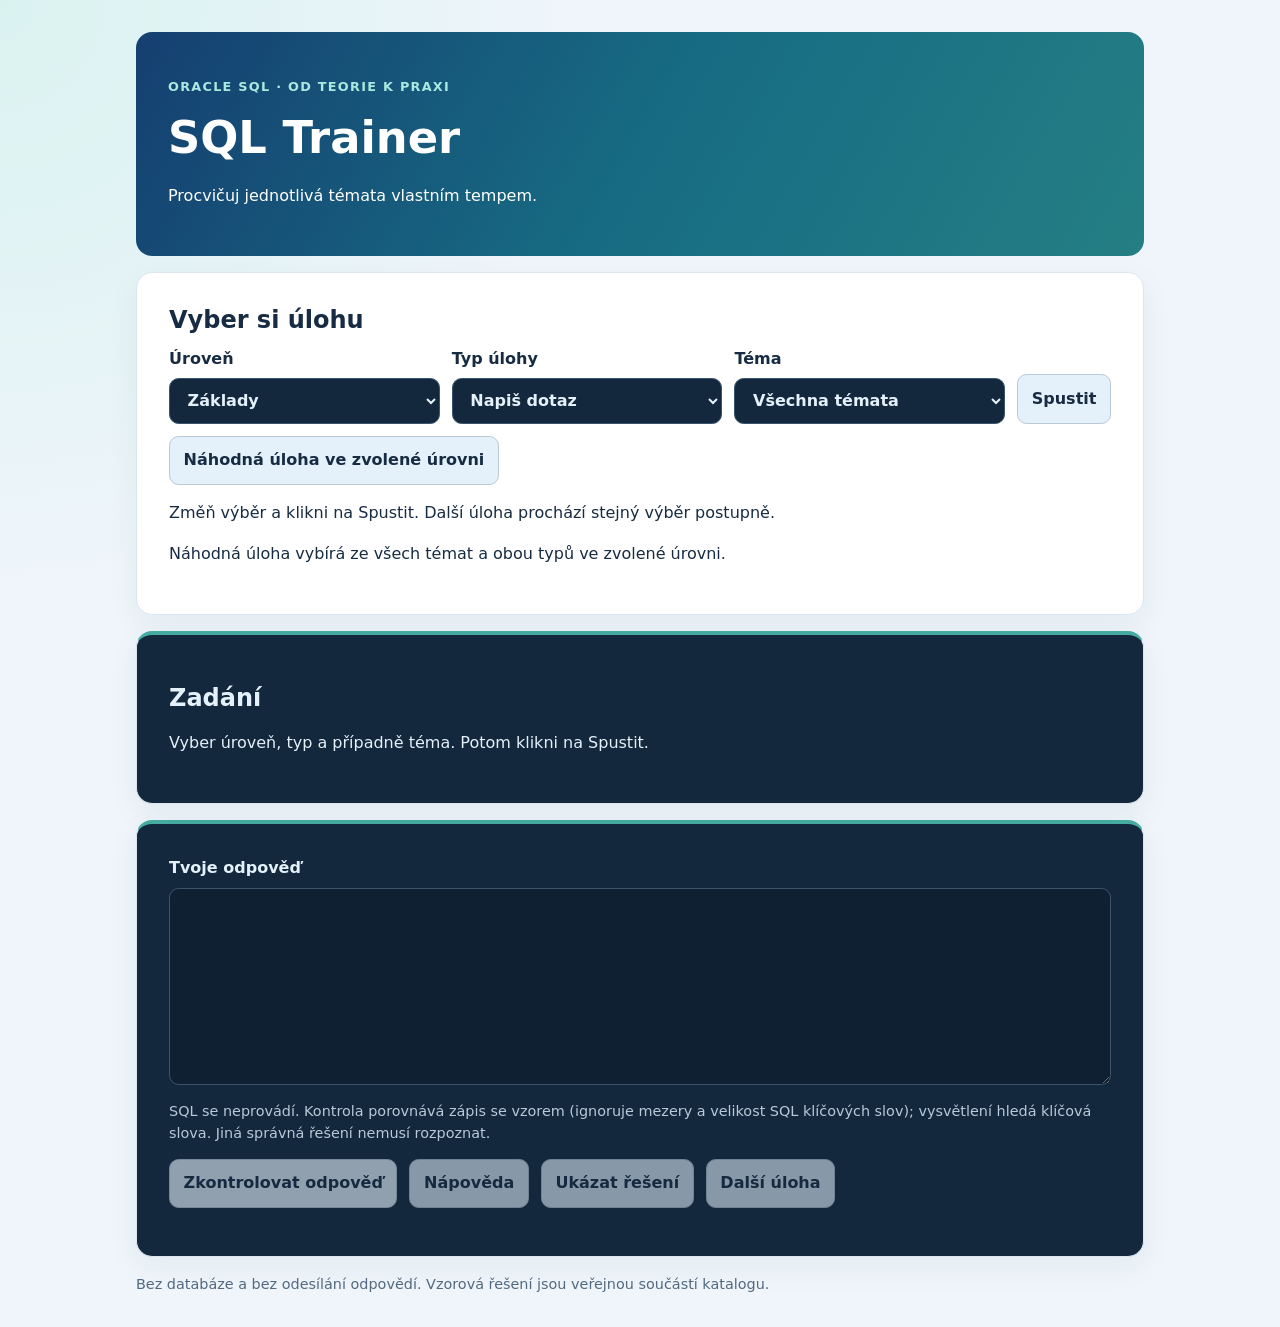
==== web/index.html @ 19a2f448 "Fix random-by-level button stuck disabled after deploy (cache-bust assets, enable per level) Co-auth" ====
<!doctype html>
<html lang="cs">
<head>
  <meta charset="utf-8">
  <meta name="viewport" content="width=device-width, initial-scale=1">
  <title>SQL Trainer</title>
  <link rel="stylesheet" href="./styles.css?v=715dcaf0">
  <script src="./app.js?v=2ee94fc5" defer></script>
</head>
<body>
  <main>
    <header class="hero">
      <p class="eyebrow">ORACLE SQL · OD TEORIE K PRAXI</p>
      <h1>SQL Trainer</h1>
      <p>Procvičuj jednotlivá témata vlastním tempem.</p>
    </header>
    <section class="card" aria-labelledby="selection-heading">
      <h2 id="selection-heading">Vyber si úlohu</h2>
      <div class="controls">
        <label>Úroveň
          <select id="level">
            <option value="zaklady">Základy</option>
            <option value="pokrocile">Pokročilé</option>
          </select>
        </label>
        <label>Typ úlohy
          <select id="task-type">
            <option value="write-query">Napiš dotaz</option>
            <option value="explain-result">Vysvětli výsledek</option>
          </select>
        </label>
        <label>Téma
          <select id="topic"><option value="">Všechna témata</option></select>
        </label>
        <button id="load" disabled>Spustit</button>
        <button id="random" disabled>Náhodná úloha ve zvolené úrovni</button>
      </div>
      <p>Změň výběr a klikni na Spustit. Další úloha prochází stejný výběr postupně.</p>
      <p>Náhodná úloha vybírá ze všech témat a obou typů ve zvolené úrovni.</p>
    </section>
    <section class="card task-panel" aria-labelledby="task-heading">
      <p id="position"></p>
      <h2 id="task-heading">Zadání</h2>
      <p id="instruction"></p>
      <p id="prompt" role="status">Načítám katalog úloh…</p>
      <div id="tables"></div>
      <section id="sql-section" hidden>
        <h3>SQL k rozboru</h3>
        <pre id="sql"></pre>
      </section>
      <section id="theory-section" hidden>
        <h3>Teorie</h3>
        <p id="theory"></p>
      </section>
    </section>
    <form id="answer-form" class="card task-panel answer-panel">
      <label for="answer">Tvoje odpověď</label>
      <textarea id="answer" rows="7" spellcheck="false" disabled aria-describedby="rules"></textarea>
      <p id="rules">SQL se neprovádí. Kontrola porovnává zápis se vzorem (ignoruje mezery a velikost SQL klíčových slov); vysvětlení hledá klíčová slova. Jiná správná řešení nemusí rozpoznat.</p>
      <div class="actions">
        <button id="check" type="submit" disabled>Zkontrolovat odpověď</button>
        <button id="hint-button" type="button" class="secondary" disabled>Nápověda</button>
        <button id="solution-button" type="button" class="secondary" disabled>Ukázat řešení</button>
        <button id="next" type="button" class="secondary" disabled>Další úloha</button>
      </div>
      <p id="feedback" role="status" aria-live="polite"></p>
      <section id="hint-section" hidden><h3>Nápověda</h3><p id="hint"></p></section>
      <section id="solution-section" hidden><h3>Vzorové řešení</h3><pre id="solution"></pre></section>
    </form>
    <footer>Bez databáze a bez odesílání odpovědí. Vzorová řešení jsou veřejnou součástí katalogu.</footer>
    <noscript>Pro používání trenažéru povol JavaScript.</noscript>
  </main>
</body>
</html>
---- web/styles.css ----
:root {
  font-family: system-ui, sans-serif;
  color: #172c43;
  background: #eff5fa;
  line-height: 1.55;
}
* { box-sizing: border-box; }
body { margin: 0; background: radial-gradient(ellipse at top left, #d9f2f0, transparent 36rem); }
main { max-width: 1040px; margin: auto; padding: 2rem 1rem; }
.hero, .card { border-radius: 1rem; padding: clamp(1rem, 3vw, 2rem); margin-bottom: 1rem; }
.hero { color: #fff; background: linear-gradient(120deg, #153f70, #176b83, #247f84); }
.eyebrow { font-size: .8rem; font-weight: 700; letter-spacing: .1em; color: #a9e9df; }
h1 { font-size: clamp(1.8rem, 5vw, 2.8rem); }
h1, h2, h3 { margin: 0 0 .65rem; line-height: 1.3; }
h3 { font-size: 1rem; margin-top: 1rem; }
.card { background: #fff; border: 1px solid #dce6f0; box-shadow: 0 10px 32px rgb(28 61 92 / 6%); }
.controls, .actions { display: flex; flex-wrap: wrap; align-items: end; gap: .75rem; }
.controls label { flex: 1 1 12rem; }
label { display: block; font-weight: 700; }
select, textarea, button { font: inherit; border-radius: .6rem; padding: .7rem .85rem; }
select, textarea {
  display: block;
  width: 100%;
  margin-top: .4rem;
  background: #13283d;
  color: #e4f0fa;
  border: 1px solid #38546e;
  color-scheme: dark;
}
select option { background: #13283d; color: #e4f0fa; }
textarea { resize: vertical; min-height: 9rem; font-family: ui-monospace, monospace; }
button { background: #e4f0fa; color: #172c43; border: 1px solid #b8c9d8; cursor: pointer; font-weight: 700; }
button.secondary { background: #d5e4ef; color: #172c43; border-color: #aebfd0; }
button:hover:not(:disabled) { filter: brightness(.9); }
button:disabled, textarea:disabled { opacity: .6; cursor: not-allowed; }
:focus-visible { outline: 3px solid #e4a239; outline-offset: 3px; }
.task-panel { background: #13283d; color: #e4f0fa; border-top: 4px solid #45aaa0; }
.answer-panel textarea { background: #0c1c2c; border-color: #58728a; }
.answer-panel textarea:focus-visible { border-color: #e4a239; }
.answer-panel #rules { color: #b8c9d8; }
.answer-panel #feedback { color: #e4f0fa; }
#position { color: #83d8ce; }
#prompt, #instruction, #theory { white-space: pre-wrap; overflow-wrap: anywhere; }
pre { padding: 1rem; background: #0c1c2c; color: #e4f0fa; border-radius: .6rem; white-space: pre-wrap; overflow-wrap: anywhere; }
.table-scroll { overflow-x: auto; margin: 1rem 0; }
table { border-collapse: collapse; width: 100%; }
caption { text-align: left; font-weight: 700; margin-bottom: .4rem; }
th, td { border: 1px solid #38546e; padding: .45rem .7rem; text-align: left; white-space: pre-wrap; }
th { background: #1d3651; }
#rules, footer { font-size: .9rem; color: #526980; }
#feedback { font-weight: 700; }
[hidden] { display: none !important; }
@media (max-width: 600px) {
  main { padding: 1rem .6rem; }
  .controls > button { width: 100%; }
  .actions > button { flex: 1 1 45%; }
}
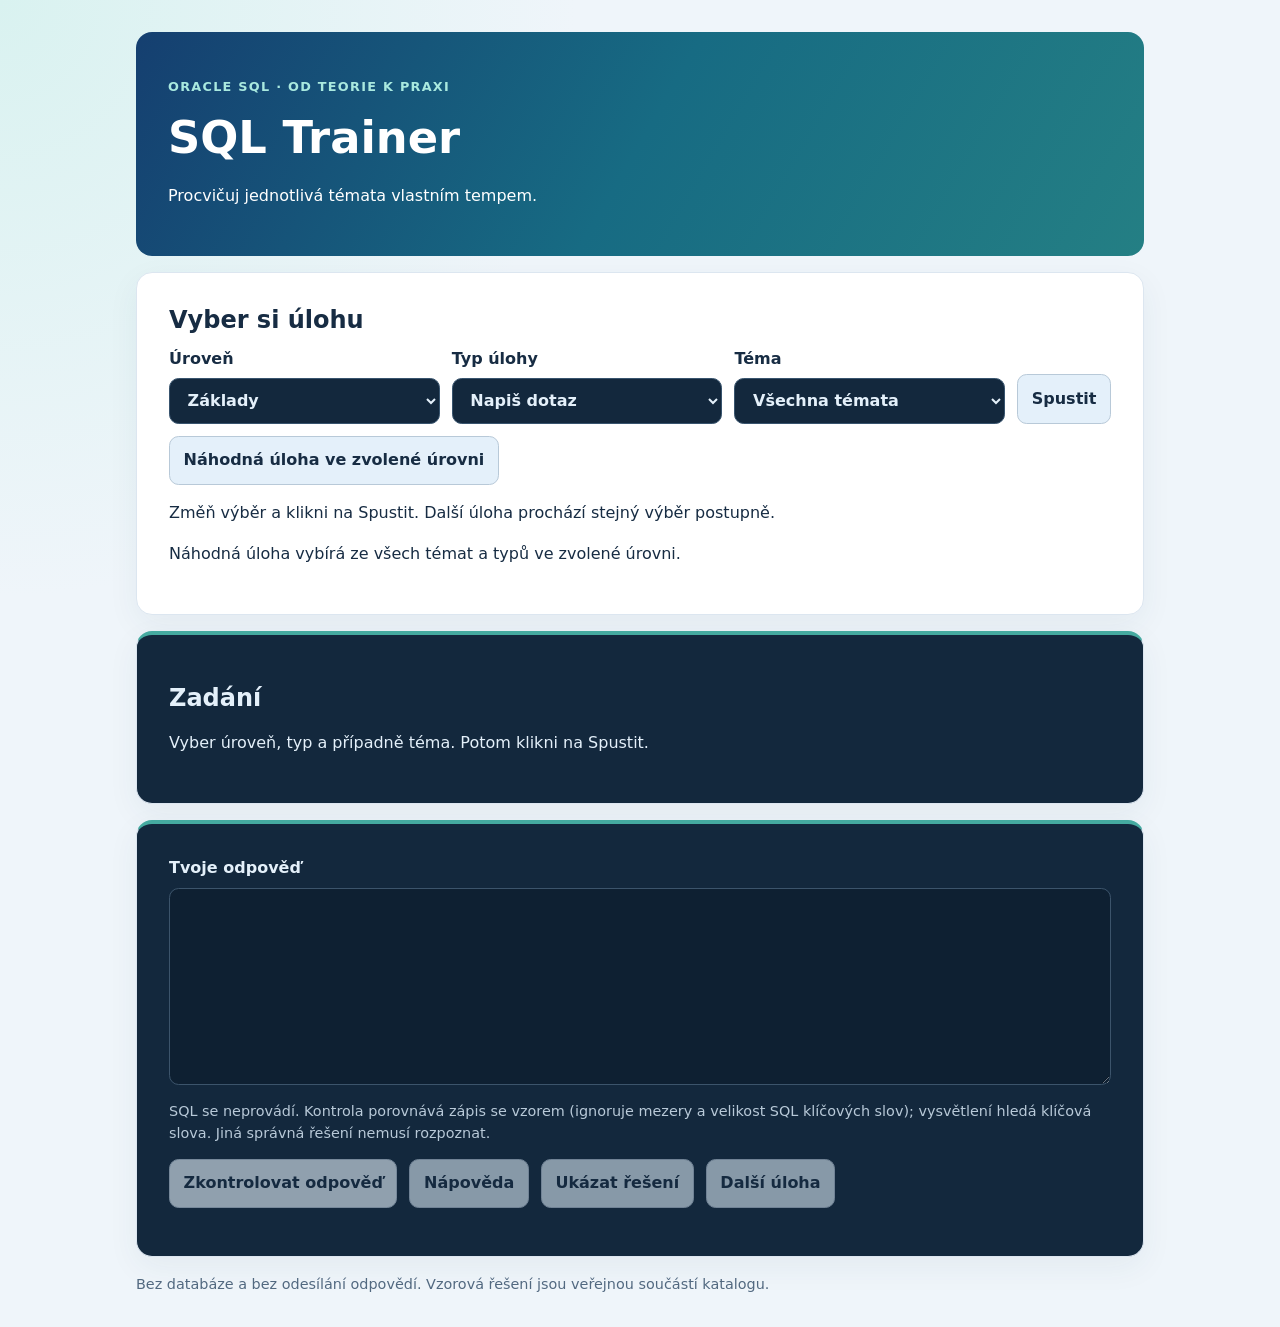
==== commit 820c9c78: "Improve SQL task prompts and add Oprav SQL exercises Co-authored-by: milhouska-cen59600 <267308537+m" ====
--- a/web/index.html
+++ b/web/index.html
@@ -4,8 +4,8 @@
   <meta charset="utf-8">
   <meta name="viewport" content="width=device-width, initial-scale=1">
   <title>SQL Trainer</title>
-  <link rel="stylesheet" href="./styles.css?v=715dcaf0">
-  <script src="./app.js?v=2ee94fc5" defer></script>
+  <link rel="stylesheet" href="./styles.css?v=c97ea566">
+  <script src="./app.js?v=d2ae1582" defer></script>
 </head>
 <body>
   <main>
@@ -27,6 +27,7 @@
           <select id="task-type">
             <option value="write-query">Napiš dotaz</option>
             <option value="explain-result">Vysvětli výsledek</option>
+            <option value="fix-sql">Oprav SQL</option>
           </select>
         </label>
         <label>Téma
@@ -36,7 +37,7 @@
         <button id="random" disabled>Náhodná úloha ve zvolené úrovni</button>
       </div>
       <p>Změň výběr a klikni na Spustit. Další úloha prochází stejný výběr postupně.</p>
-      <p>Náhodná úloha vybírá ze všech témat a obou typů ve zvolené úrovni.</p>
+      <p>Náhodná úloha vybírá ze všech témat a typů ve zvolené úrovni.</p>
     </section>
     <section class="card task-panel" aria-labelledby="task-heading">
       <p id="position"></p>
@@ -45,13 +46,13 @@
       <p id="prompt" role="status">Načítám katalog úloh…</p>
       <div id="tables"></div>
       <section id="sql-section" hidden>
-        <h3>SQL k rozboru</h3>
+        <h3 id="sql-heading">SQL k rozboru</h3>
         <pre id="sql"></pre>
       </section>
-      <section id="theory-section" hidden>
-        <h3>Teorie</h3>
+      <details id="theory-section" hidden>
+        <summary>Teorie</summary>
         <p id="theory"></p>
-      </section>
+      </details>
     </section>
     <form id="answer-form" class="card task-panel answer-panel">
       <label for="answer">Tvoje odpověď</label>
--- a/web/styles.css
+++ b/web/styles.css
@@ -13,6 +13,7 @@
 h1 { font-size: clamp(1.8rem, 5vw, 2.8rem); }
 h1, h2, h3 { margin: 0 0 .65rem; line-height: 1.3; }
 h3 { font-size: 1rem; margin-top: 1rem; }
+summary { cursor: pointer; font-weight: 700; }
 .card { background: #fff; border: 1px solid #dce6f0; box-shadow: 0 10px 32px rgb(28 61 92 / 6%); }
 .controls, .actions { display: flex; flex-wrap: wrap; align-items: end; gap: .75rem; }
 .controls label { flex: 1 1 12rem; }
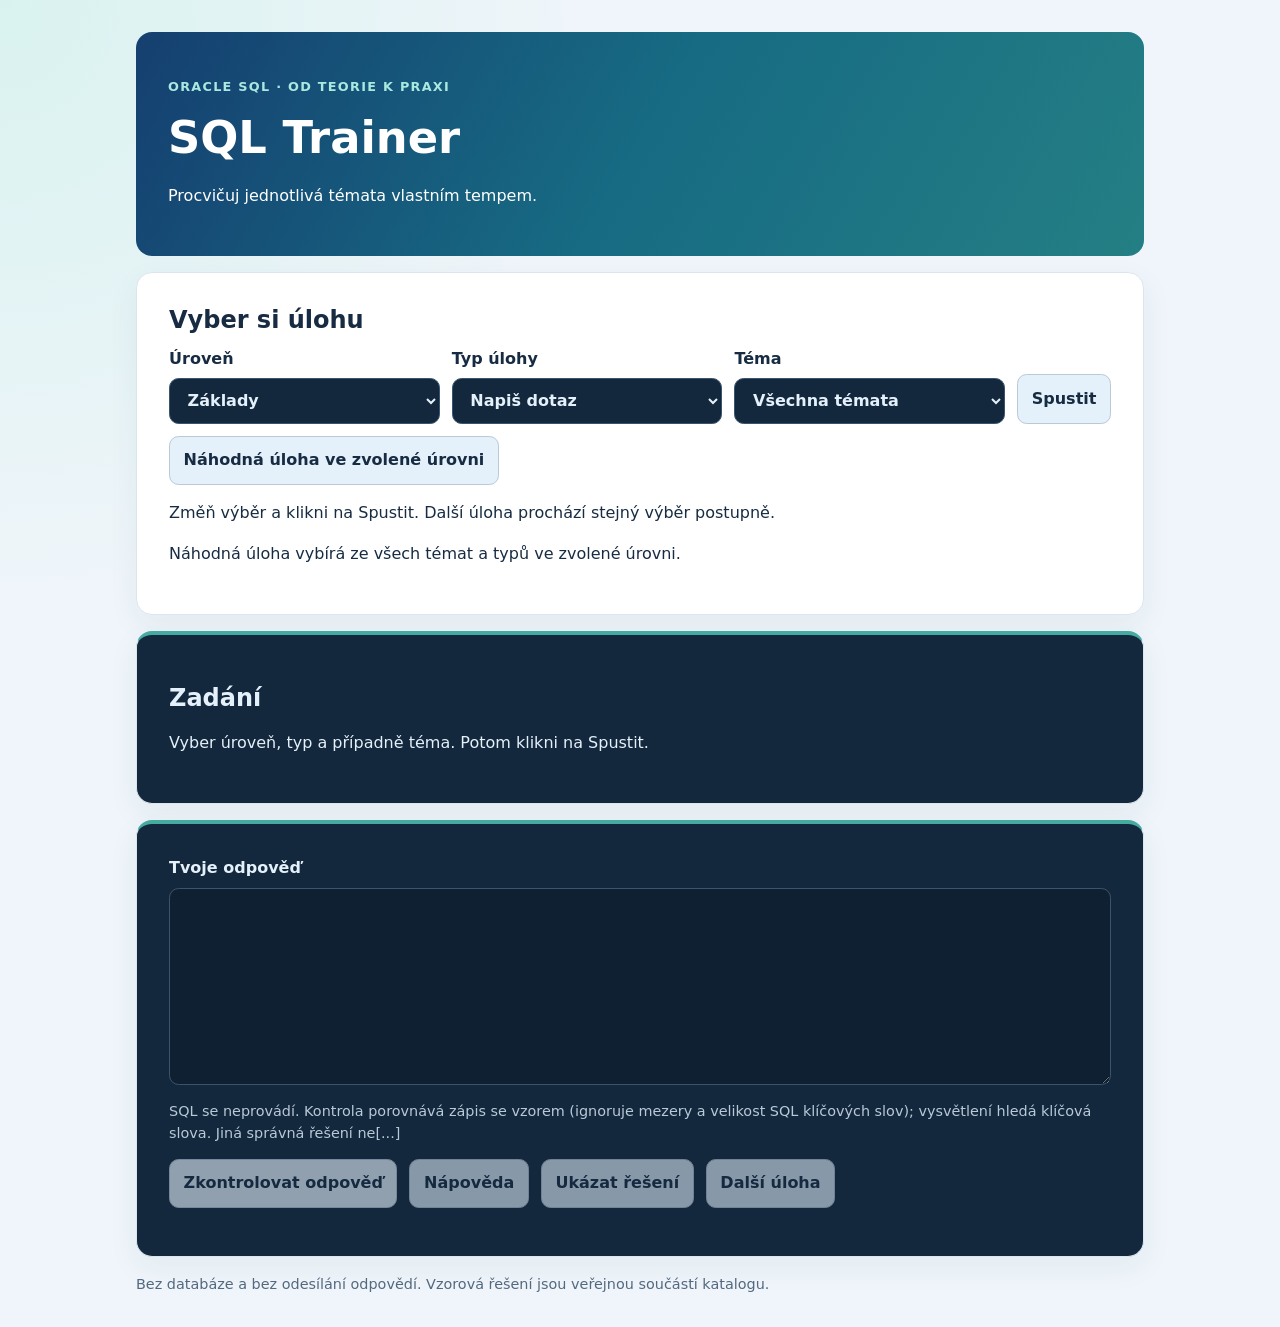
==== commit d6a85618: "Bump app.js cache version to load latest trainer changes" ====
--- a/web/index.html
+++ b/web/index.html
@@ -5,7 +5,7 @@
   <meta name="viewport" content="width=device-width, initial-scale=1">
   <title>SQL Trainer</title>
   <link rel="stylesheet" href="./styles.css?v=c97ea566">
-  <script src="./app.js?v=d2ae1582" defer></script>
+  <script src="./app.js?v=fbe64358" defer></script>
 </head>
 <body>
   <main>
@@ -57,7 +57,7 @@
     <form id="answer-form" class="card task-panel answer-panel">
       <label for="answer">Tvoje odpověď</label>
       <textarea id="answer" rows="7" spellcheck="false" disabled aria-describedby="rules"></textarea>
-      <p id="rules">SQL se neprovádí. Kontrola porovnává zápis se vzorem (ignoruje mezery a velikost SQL klíčových slov); vysvětlení hledá klíčová slova. Jiná správná řešení nemusí rozpoznat.</p>
+      <p id="rules">SQL se neprovádí. Kontrola porovnává zápis se vzorem (ignoruje mezery a velikost SQL klíčových slov); vysvětlení hledá klíčová slova. Jiná správná řešení ne[...]
       <div class="actions">
         <button id="check" type="submit" disabled>Zkontrolovat odpověď</button>
         <button id="hint-button" type="button" class="secondary" disabled>Nápověda</button>
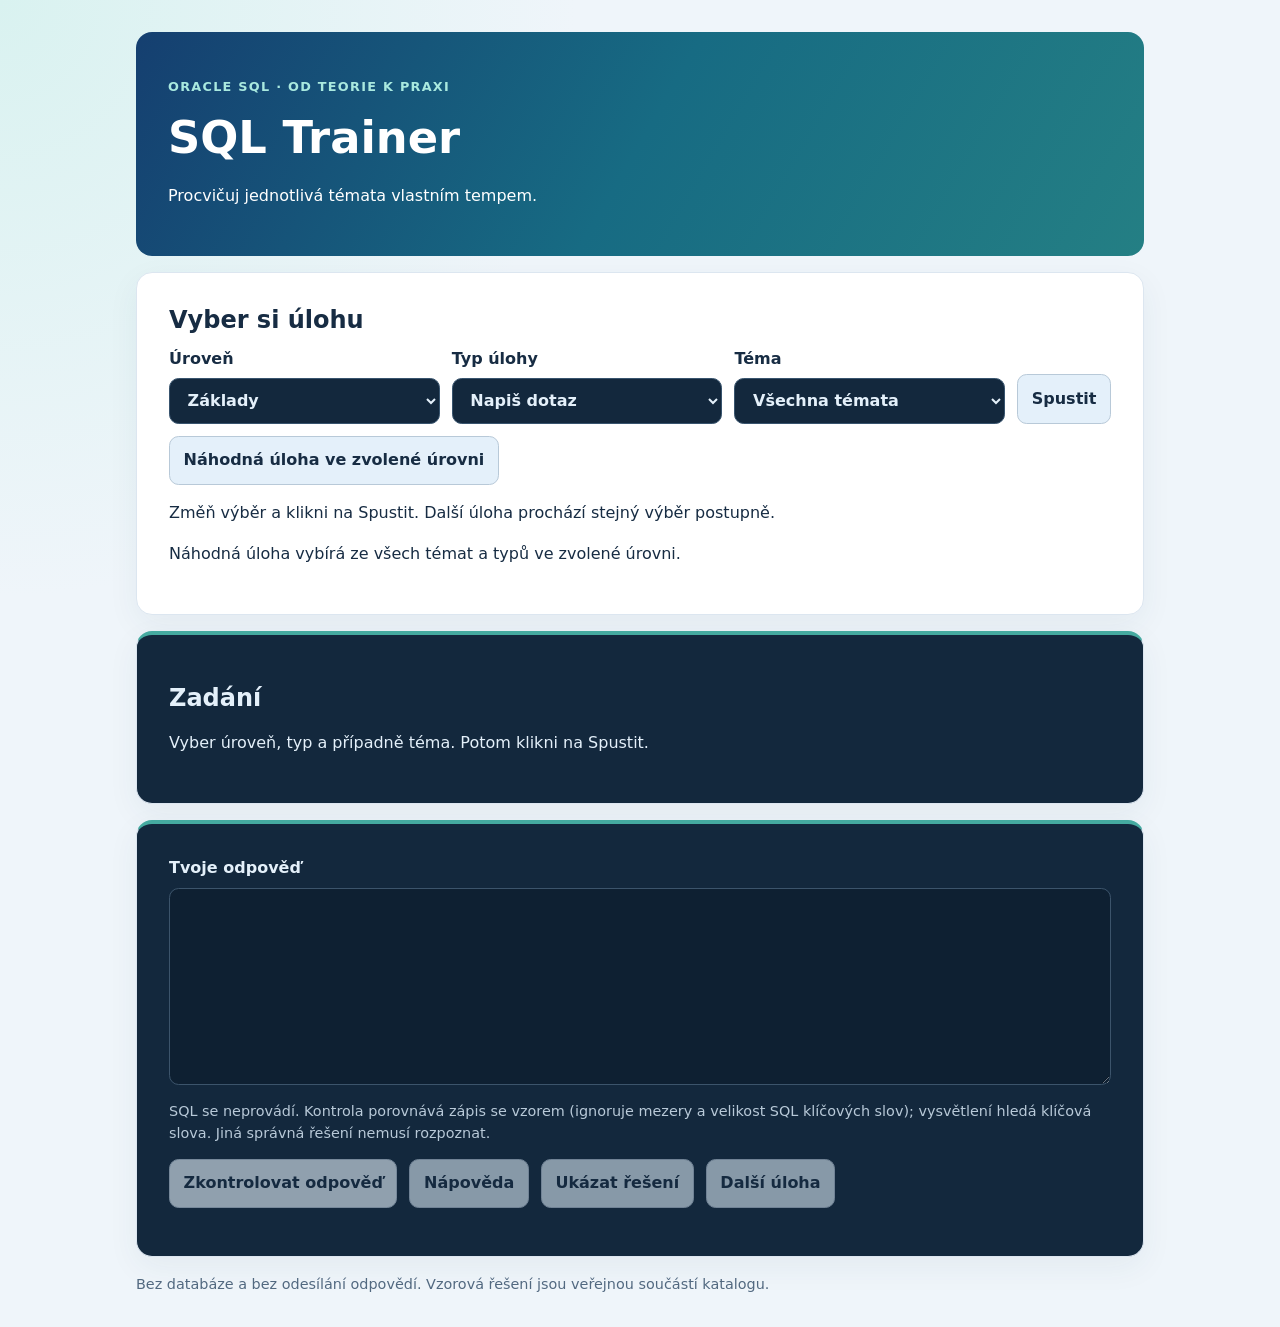
==== commit a60149e5: "Translate table identifiers to English and restore rules paragraph Co-authored-by: milhouska-cen5960" ====
--- a/web/index.html
+++ b/web/index.html
@@ -57,7 +57,7 @@
     <form id="answer-form" class="card task-panel answer-panel">
       <label for="answer">Tvoje odpověď</label>
       <textarea id="answer" rows="7" spellcheck="false" disabled aria-describedby="rules"></textarea>
-      <p id="rules">SQL se neprovádí. Kontrola porovnává zápis se vzorem (ignoruje mezery a velikost SQL klíčových slov); vysvětlení hledá klíčová slova. Jiná správná řešení ne[...]
+      <p id="rules">SQL se neprovádí. Kontrola porovnává zápis se vzorem (ignoruje mezery a velikost SQL klíčových slov); vysvětlení hledá klíčová slova. Jiná správná řešení nemusí rozpoznat.</p>
       <div class="actions">
         <button id="check" type="submit" disabled>Zkontrolovat odpověď</button>
         <button id="hint-button" type="button" class="secondary" disabled>Nápověda</button>
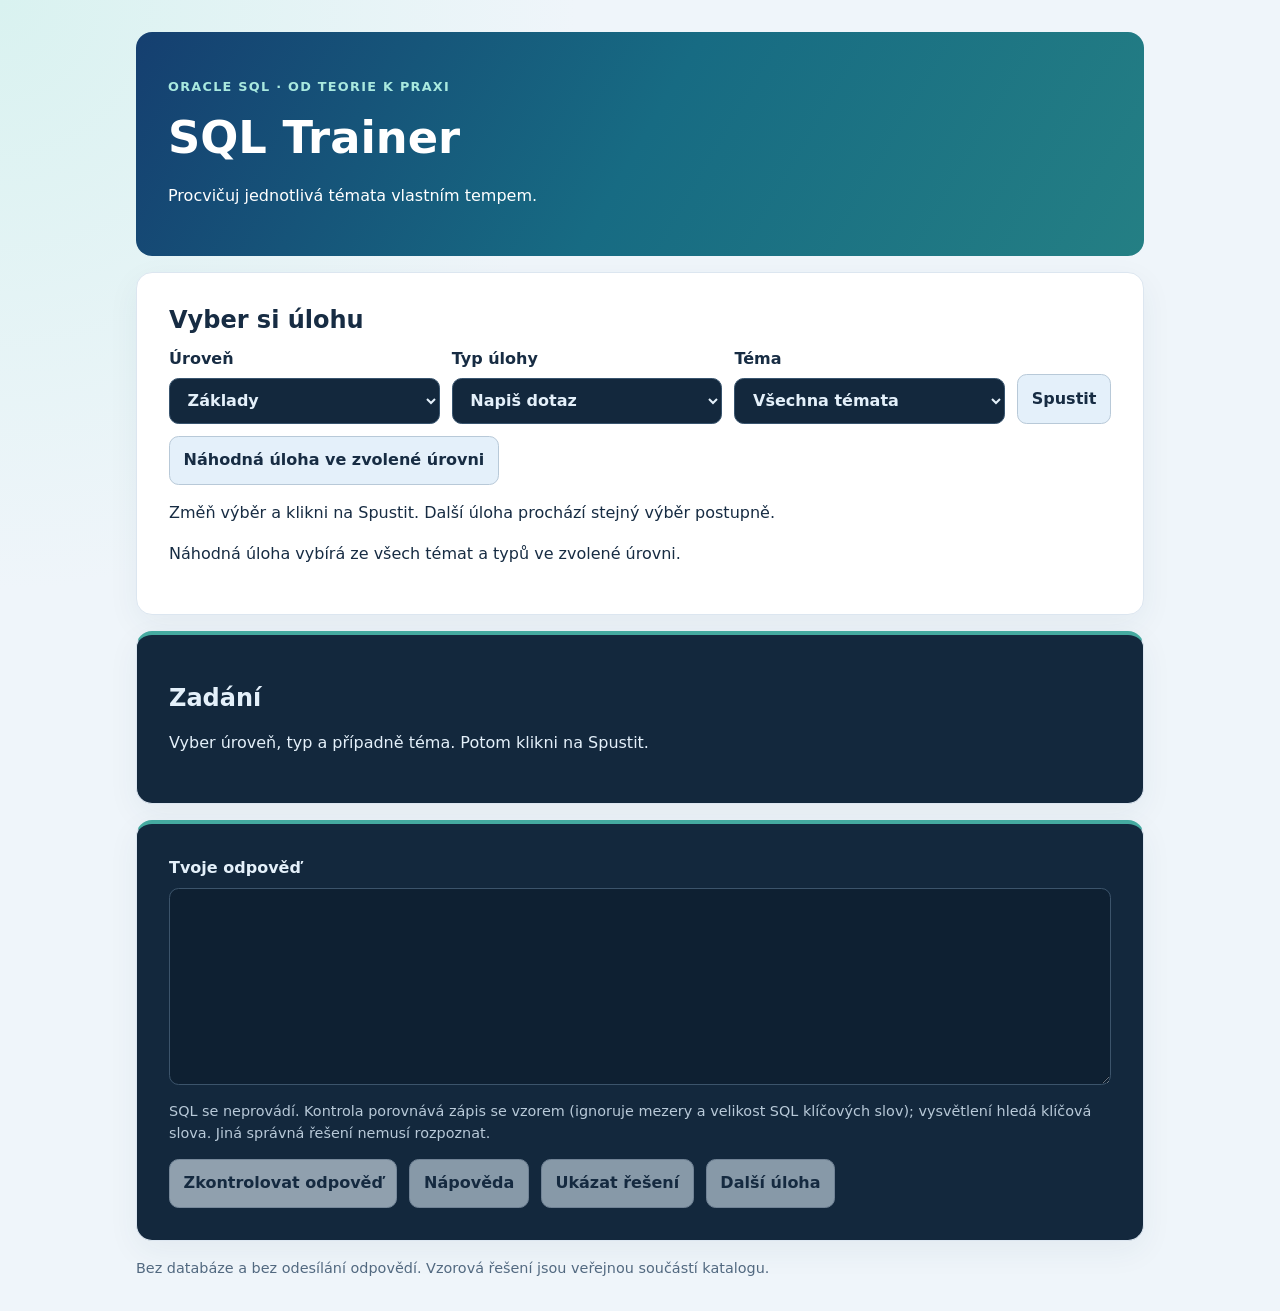
==== commit 4dc8f0a5: "Prominent feedback panel, docs/ sync with SHA-256 cache hashes, tests and README Co-authored-by: mil" ====
--- a/web/index.html
+++ b/web/index.html
@@ -4,8 +4,8 @@
   <meta charset="utf-8">
   <meta name="viewport" content="width=device-width, initial-scale=1">
   <title>SQL Trainer</title>
-  <link rel="stylesheet" href="./styles.css?v=c97ea566">
-  <script src="./app.js?v=fbe64358" defer></script>
+  <link rel="stylesheet" href="./styles.css?v=82f72531">
+  <script src="./app.js?v=0b8e2d2f" defer></script>
 </head>
 <body>
   <main>
--- a/web/styles.css
+++ b/web/styles.css
@@ -50,6 +50,19 @@
 th { background: #1d3651; }
 #rules, footer { font-size: .9rem; color: #526980; }
 #feedback { font-weight: 700; }
+#feedback:empty { display: none; }
+#feedback.feedback-success, #feedback.feedback-error, #feedback.feedback-empty {
+  margin: 1rem 0;
+  padding: 1rem 1.25rem;
+  border: 2px solid;
+  border-left-width: .6rem;
+  border-radius: .6rem;
+  font-size: 1.15rem;
+  line-height: 1.45;
+}
+.answer-panel #feedback.feedback-success { background: #e3f6e8; color: #0f4a24; border-color: #2e9b55; }
+.answer-panel #feedback.feedback-error { background: #fde7e7; color: #7c1515; border-color: #d0393a; }
+.answer-panel #feedback.feedback-empty { background: #fff3d6; color: #5a3b00; border-color: #d09a1c; }
 [hidden] { display: none !important; }
 @media (max-width: 600px) {
   main { padding: 1rem .6rem; }
